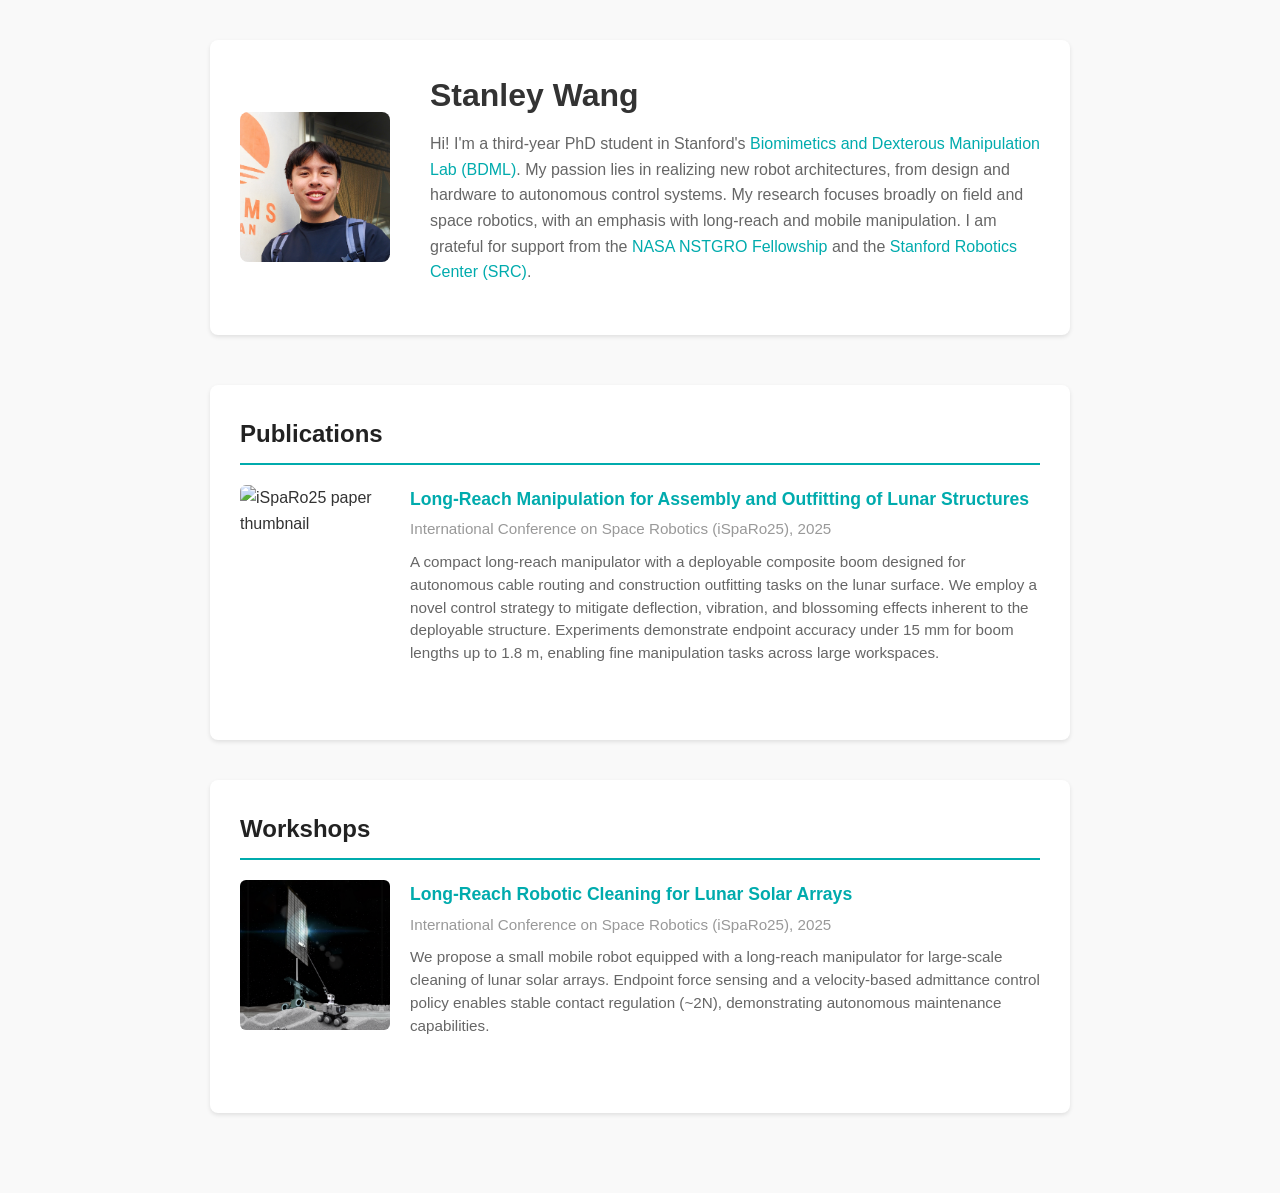
==== index.html @ e53e2bb4 "mobile CSS improvement" ====
<!DOCTYPE html>
<html>
<head>
  <meta charset="utf-8">
  <meta name="viewport" content="width=device-width, initial-scale=1">
  <title>Stanley Wang – Research</title>
  <style>
    * {
      margin: 0;
      padding: 0;
      box-sizing: border-box;
    }
    body {
      font-family: -apple-system, BlinkMacSystemFont, 'Segoe UI', Roboto, 'Helvetica Neue', Arial, sans-serif;
      line-height: 1.6;
      color: #333;
      background-color: #f9f9f9;
    }
    .container {
      max-width: 900px;
      margin: 0 auto;
      padding: 40px 20px;
    }
    .header {
      display: flex;
      align-items: center;
      gap: 40px;
      margin-bottom: 50px;
      background: white;
      padding: 30px;
      border-radius: 8px;
      box-shadow: 0 2px 4px rgba(0,0,0,0.1);
    }
    .profile-pic {
      width: 150px;
      height: 150px;
      border-radius: 8px;
      object-fit: cover;
      flex-shrink: 0;
    }
    .header-content h1 {
      font-size: 2em;
      margin-bottom: 10px;
    }
    .bio {
      color: #666;
      margin-bottom: 20px;
    }
    .bio a {
      color: #00abad;
      text-decoration: none;
      transition: color 0.3s;
    }
    .bio a:hover {
      color: #008888;
      text-decoration: underline;
    }
    .section {
      margin-bottom: 40px;
      background: white;
      padding: 30px;
      border-radius: 8px;
      box-shadow: 0 2px 4px rgba(0,0,0,0.1);
    }
    .section h2 {
      font-size: 1.5em;
      margin-bottom: 20px;
      color: #222;
      border-bottom: 2px solid #00abad;
      padding-bottom: 10px;
    }
    .items-list {
      list-style: none;
    }
    .items-list li {
      margin-bottom: 15px;
    }
    .items-list a {
      color: #00abad;
      text-decoration: none;
      font-weight: 500;
      transition: color 0.3s;
    }
    .items-list a:hover {
      color: #008888;
      text-decoration: underline;
    }
    .project-card {
      display: flex;
      gap: 20px;
      margin-bottom: 25px;
      padding-bottom: 20px;
      border-bottom: 1px solid #eee;
      transition: transform 0.3s;
    }
    .project-card:last-child {
      border-bottom: none;
    }
    .project-card:hover {
      transform: translateX(5px);
    }
    .project-thumbnail {
      width: 150px;
      height: 150px;
      border-radius: 6px;
      object-fit: cover;
      flex-shrink: 0;
    }
    .project-content {
      flex: 1;
    }
    .project-content h3 {
      font-size: 1.1em;
      margin-bottom: 5px;
      color: #00abad;
    }
    .project-content .venue {
      color: #999;
      font-size: 0.95em;
      margin-bottom: 10px;
    }
    .project-content p {
      color: #666;
      font-size: 0.95em;
      line-height: 1.5;
    }
    .project-card a {
      color: #00abad;
      text-decoration: none;
      transition: color 0.3s;
    }
    .project-card a:hover {
      color: #008888;
    }
    .project-link {
      text-decoration: none;
      color: inherit;
      display: block;
    }
    
    /* Mobile responsiveness */
    @media (max-width: 768px) {
      .header {
        flex-direction: column;
        text-align: center;
      }
      .profile-pic {
        width: 120px;
        height: 120px;
      }
      .project-card {
        flex-direction: column;
        align-items: center;
      }
      .project-thumbnail {
        width: 120px;
        height: 120px;
        margin-bottom: 15px;
      }
      .project-content {
        text-align: center;
      }
      .container {
        padding: 20px 15px;
      }
      .header {
        padding: 20px 15px;
      }
      .section {
        padding: 20px 15px;
      }
    }
  </style>
</head>
<body>
  <div class="container">
    <div class="header">
      <img src="./static/images/profile_pic.jpg" alt="Profile picture" class="profile-pic">
      <div class="header-content">
        <h1>Stanley Wang</h1>
        <p class="bio">
          Hi! I'm a third-year PhD student in Stanford's <a href="https://bdml.stanford.edu/" target="_blank">Biomimetics and Dexterous Manipulation Lab (BDML)</a>. My passion lies in realizing new robot architectures, from design and hardware to autonomous control systems. My research focuses broadly on field and space robotics, with an emphasis with long-reach and mobile manipulation. I am grateful for support from the <a href="https://www.nasa.gov/directorates/stmd/space-tech-research-grants/nstgro-2025/" target="_blank">NASA NSTGRO Fellowship</a> and the <a href="https://src.stanford.edu/" target="_blank">Stanford Robotics Center (SRC)</a>.
        </p>
      </div>
    </div>

    <div class="section">
      <h2>Publications</h2>
      <a href="isparo25_paper/" class="project-link">
        <div class="project-card">
          <img src="./static/images/isparo25_paper_thumbnail.png" alt="iSpaRo25 paper thumbnail" class="project-thumbnail">
          <div class="project-content">
            <h3>Long-Reach Manipulation for Assembly and Outfitting of Lunar Structures</h3>
            <p class="venue">International Conference on Space Robotics (iSpaRo25), 2025</p>
            <p>A compact long-reach manipulator with a deployable composite boom designed for autonomous cable routing and construction outfitting tasks on the lunar surface. We employ a novel control strategy to mitigate deflection, vibration, and blossoming effects inherent to the deployable structure. Experiments demonstrate endpoint accuracy under 15 mm for boom lengths up to 1.8 m, enabling fine manipulation tasks across large workspaces.</p>
          </div>
        </div>
      </a>
    </div>

    <div class="section">
      <h2>Workshops</h2>
      <a href="isparo25_workshop/" class="project-link">
        <div class="project-card">
          <img src="./static/images/isparo25_workshop_thumbnail.png" alt="iSpaRo25 workshop thumbnail" class="project-thumbnail">
          <div class="project-content">
            <h3>Long-Reach Robotic Cleaning for Lunar Solar Arrays</h3>
            <p class="venue">International Conference on Space Robotics (iSpaRo25), 2025</p>
            <p>We propose a small mobile robot equipped with a long-reach manipulator for large-scale cleaning of lunar solar arrays. Endpoint force sensing and a velocity-based admittance control policy enables stable contact regulation (~2N), demonstrating autonomous maintenance capabilities.</p>
          </div>
        </div>
      </a>
    </div>
  </div>
</body>
</html>
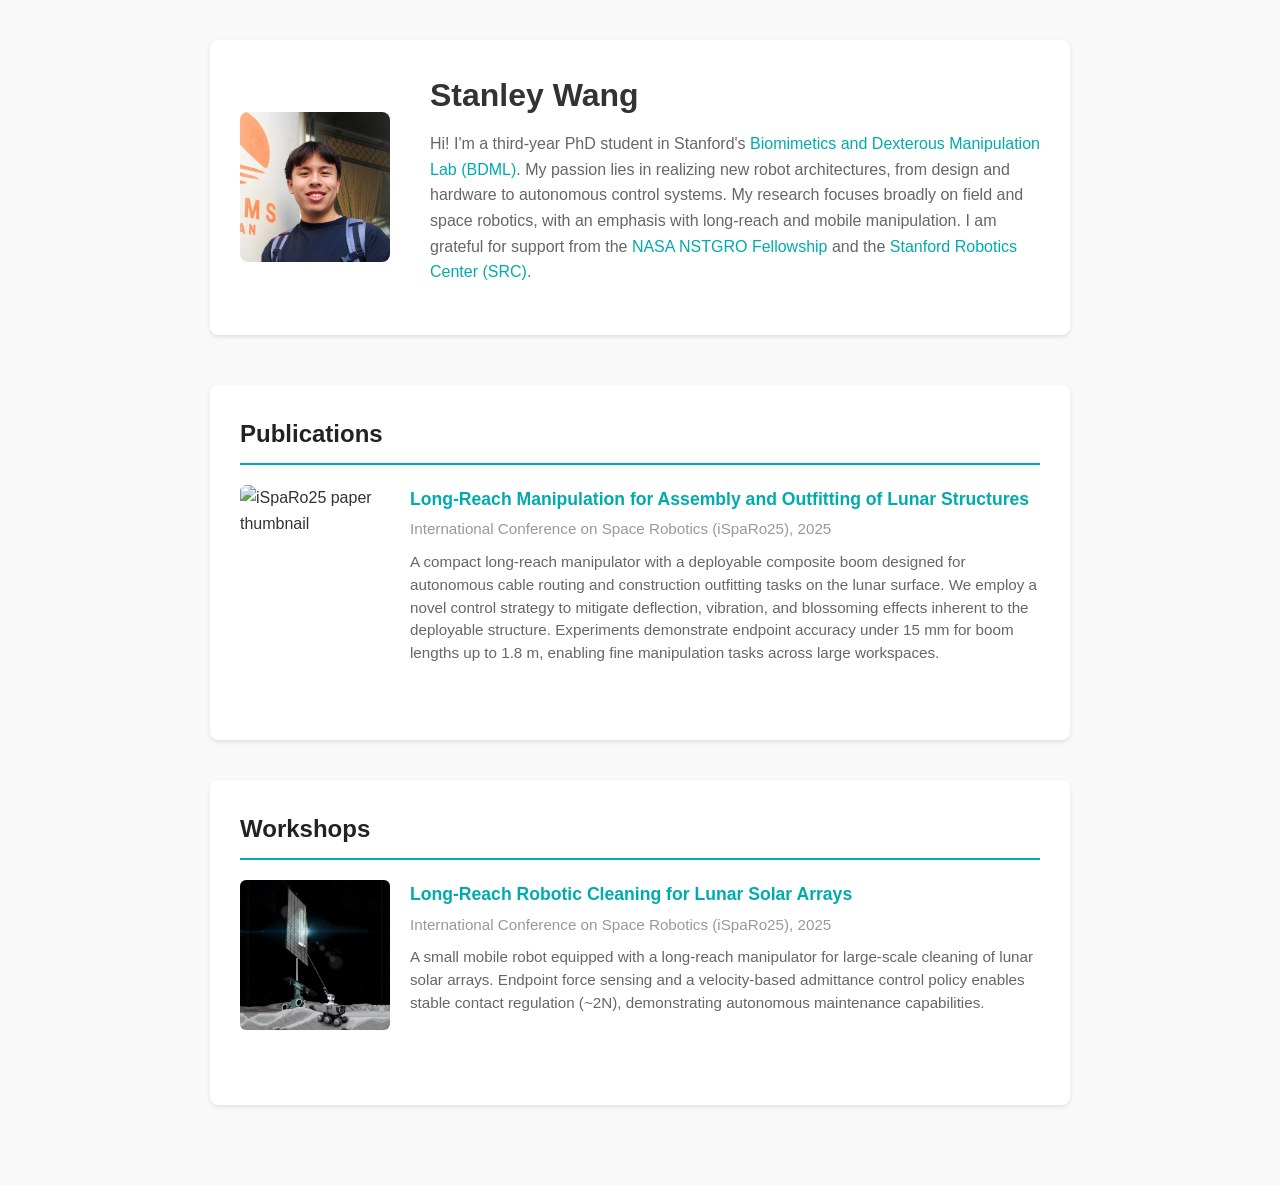
==== commit f60ffbfc: "workshop description change" ====
--- a/index.html
+++ b/index.html
@@ -144,17 +144,11 @@
         flex-direction: column;
         text-align: center;
       }
-      .profile-pic {
-        width: 120px;
-        height: 120px;
-      }
       .project-card {
         flex-direction: column;
         align-items: center;
       }
       .project-thumbnail {
-        width: 120px;
-        height: 120px;
         margin-bottom: 15px;
       }
       .project-content {
@@ -206,7 +200,7 @@
           <div class="project-content">
             <h3>Long-Reach Robotic Cleaning for Lunar Solar Arrays</h3>
             <p class="venue">International Conference on Space Robotics (iSpaRo25), 2025</p>
-            <p>We propose a small mobile robot equipped with a long-reach manipulator for large-scale cleaning of lunar solar arrays. Endpoint force sensing and a velocity-based admittance control policy enables stable contact regulation (~2N), demonstrating autonomous maintenance capabilities.</p>
+            <p>A small mobile robot equipped with a long-reach manipulator for large-scale cleaning of lunar solar arrays. Endpoint force sensing and a velocity-based admittance control policy enables stable contact regulation (~2N), demonstrating autonomous maintenance capabilities.</p>
           </div>
         </div>
       </a>
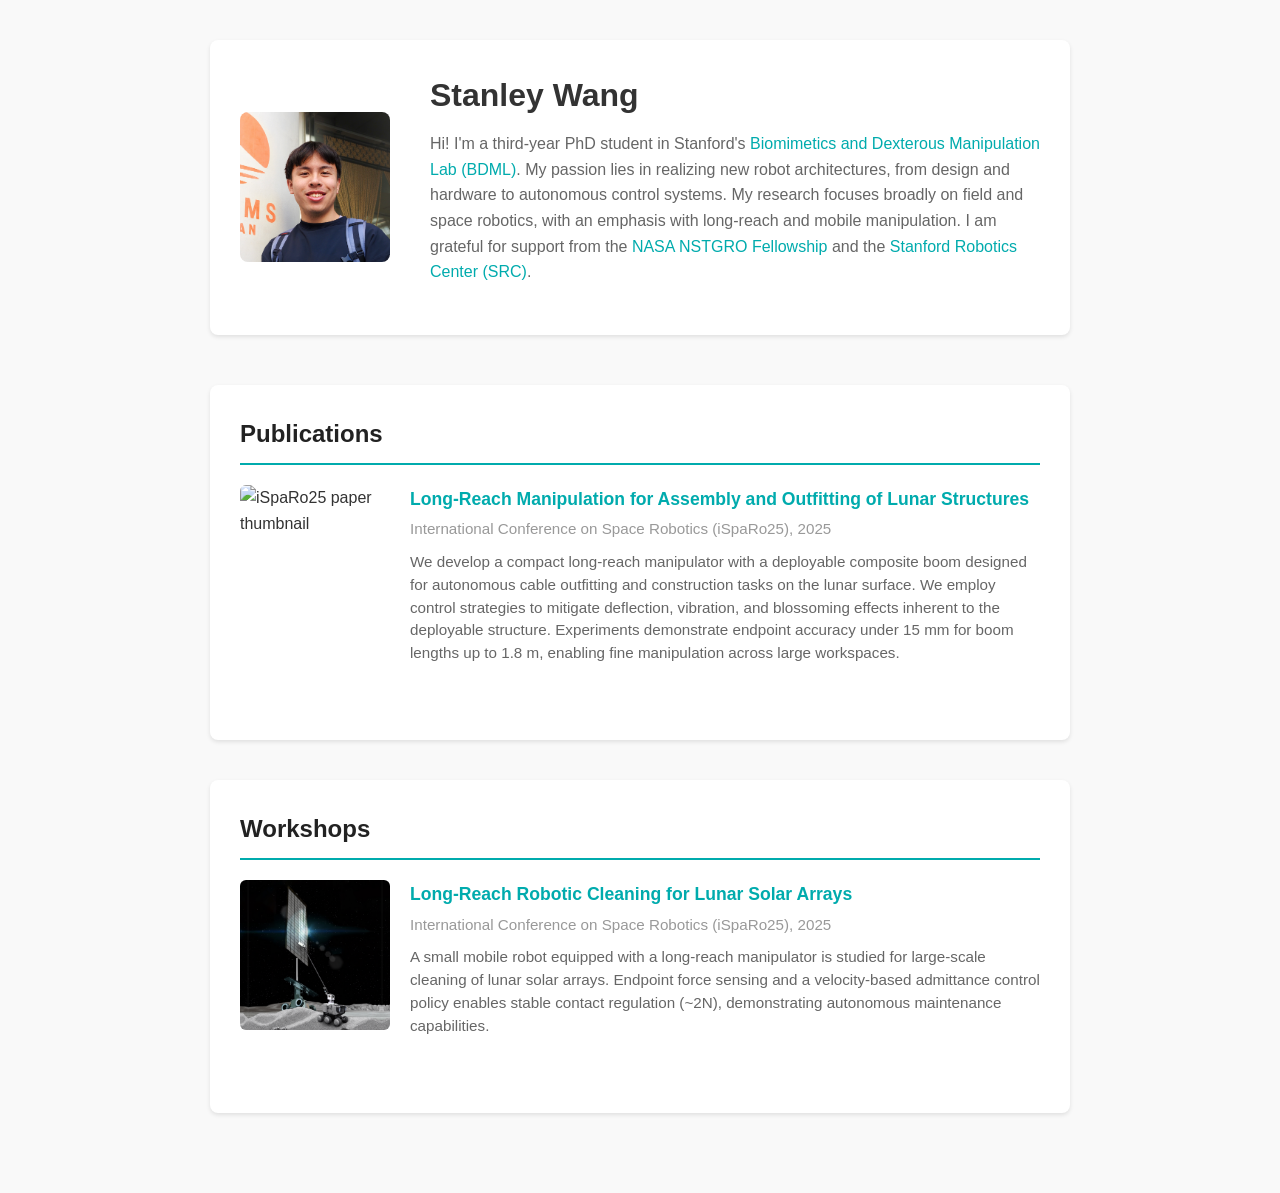
==== commit d8825aa7: "rework descriptions" ====
--- a/index.html
+++ b/index.html
@@ -186,7 +186,7 @@
           <div class="project-content">
             <h3>Long-Reach Manipulation for Assembly and Outfitting of Lunar Structures</h3>
             <p class="venue">International Conference on Space Robotics (iSpaRo25), 2025</p>
-            <p>A compact long-reach manipulator with a deployable composite boom designed for autonomous cable routing and construction outfitting tasks on the lunar surface. We employ a novel control strategy to mitigate deflection, vibration, and blossoming effects inherent to the deployable structure. Experiments demonstrate endpoint accuracy under 15 mm for boom lengths up to 1.8 m, enabling fine manipulation tasks across large workspaces.</p>
+            <p>We develop a compact long-reach manipulator with a deployable composite boom designed for autonomous cable outfitting and construction tasks on the lunar surface. We employ control strategies to mitigate deflection, vibration, and blossoming effects inherent to the deployable structure. Experiments demonstrate endpoint accuracy under 15 mm for boom lengths up to 1.8 m, enabling fine manipulation across large workspaces.</p>
           </div>
         </div>
       </a>
@@ -200,7 +200,7 @@
           <div class="project-content">
             <h3>Long-Reach Robotic Cleaning for Lunar Solar Arrays</h3>
             <p class="venue">International Conference on Space Robotics (iSpaRo25), 2025</p>
-            <p>A small mobile robot equipped with a long-reach manipulator for large-scale cleaning of lunar solar arrays. Endpoint force sensing and a velocity-based admittance control policy enables stable contact regulation (~2N), demonstrating autonomous maintenance capabilities.</p>
+            <p>A small mobile robot equipped with a long-reach manipulator is studied for large-scale cleaning of lunar solar arrays. Endpoint force sensing and a velocity-based admittance control policy enables stable contact regulation (~2N), demonstrating autonomous maintenance capabilities.</p>
           </div>
         </div>
       </a>
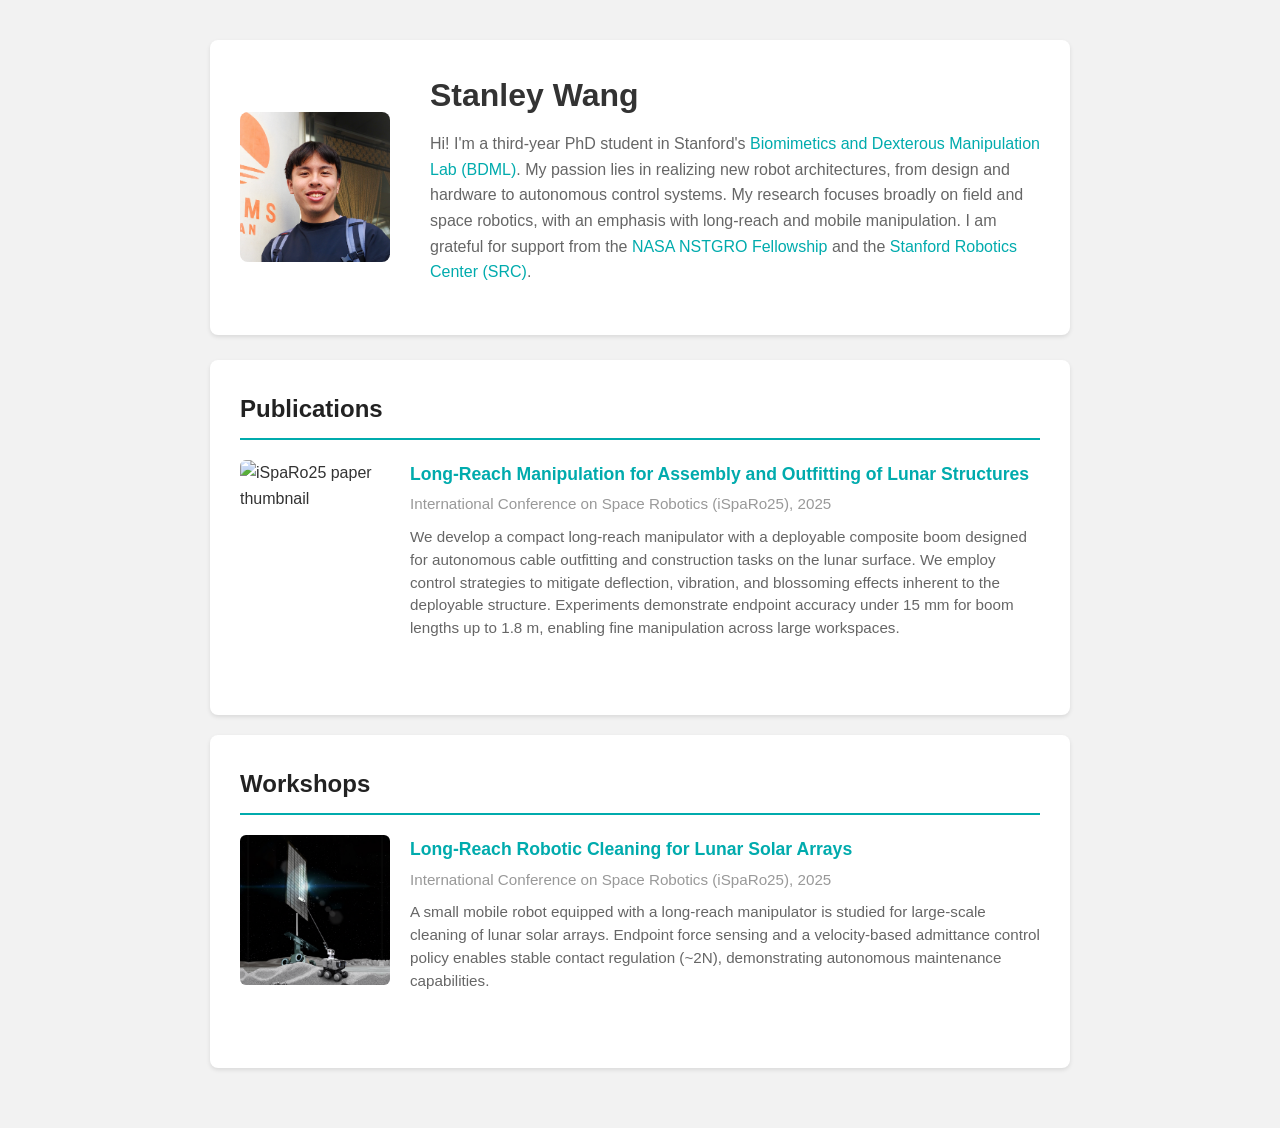
==== commit 061f5889: "reformat boxes" ====
--- a/index.html
+++ b/index.html
@@ -14,7 +14,7 @@
       font-family: -apple-system, BlinkMacSystemFont, 'Segoe UI', Roboto, 'Helvetica Neue', Arial, sans-serif;
       line-height: 1.6;
       color: #333;
-      background-color: #f9f9f9;
+      background-color: #f2f2f2;
     }
     .container {
       max-width: 900px;
@@ -25,7 +25,7 @@
       display: flex;
       align-items: center;
       gap: 40px;
-      margin-bottom: 50px;
+      margin-bottom: 25px;
       background: white;
       padding: 30px;
       border-radius: 8px;
@@ -56,7 +56,7 @@
       text-decoration: underline;
     }
     .section {
-      margin-bottom: 40px;
+      margin-bottom: 20px;
       background: white;
       padding: 30px;
       border-radius: 8px;
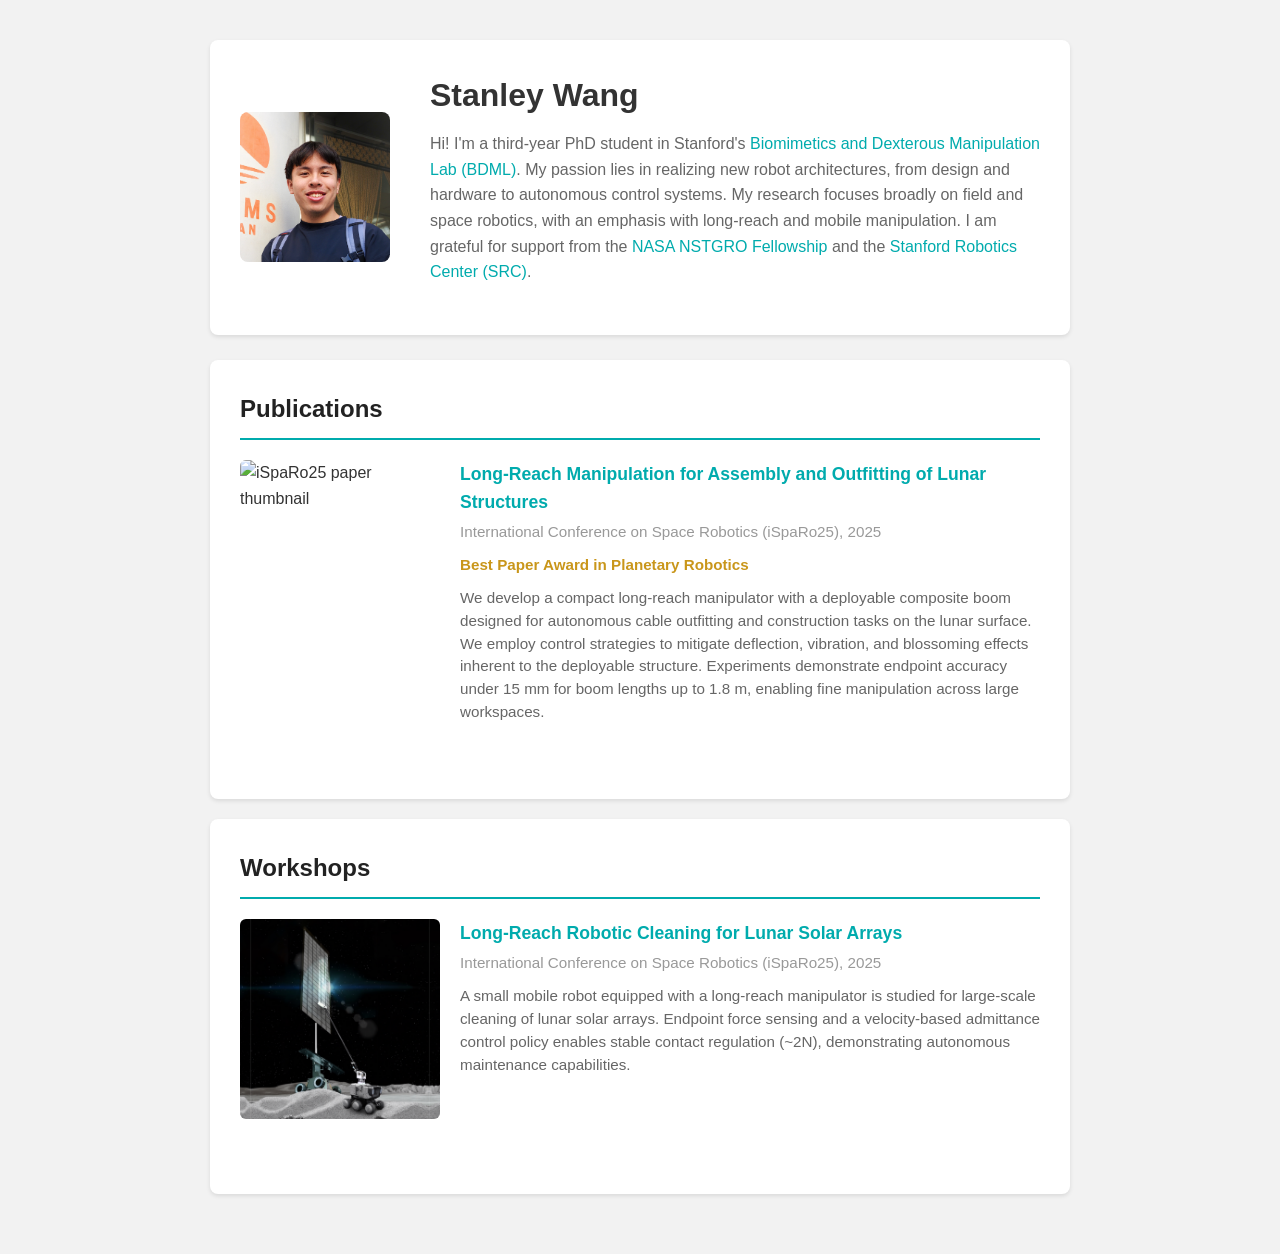
==== commit 31f0aece: "thumbnail rescale, paper award" ====
--- a/index.html
+++ b/index.html
@@ -100,8 +100,8 @@
       transform: translateX(5px);
     }
     .project-thumbnail {
-      width: 150px;
-      height: 150px;
+      width: 200px;
+      height: 200px;
       border-radius: 6px;
       object-fit: cover;
       flex-shrink: 0;
@@ -117,6 +117,12 @@
     .project-content .venue {
       color: #999;
       font-size: 0.95em;
+      margin-bottom: 10px;
+    }
+    .project-content .award {
+      color: #c9961a;
+      font-size: 0.95em;
+      font-weight: bold;
       margin-bottom: 10px;
     }
     .project-content p {
@@ -186,6 +192,7 @@
           <div class="project-content">
             <h3>Long-Reach Manipulation for Assembly and Outfitting of Lunar Structures</h3>
             <p class="venue">International Conference on Space Robotics (iSpaRo25), 2025</p>
+            <p class="award">Best Paper Award in Planetary Robotics</p>
             <p>We develop a compact long-reach manipulator with a deployable composite boom designed for autonomous cable outfitting and construction tasks on the lunar surface. We employ control strategies to mitigate deflection, vibration, and blossoming effects inherent to the deployable structure. Experiments demonstrate endpoint accuracy under 15 mm for boom lengths up to 1.8 m, enabling fine manipulation across large workspaces.</p>
           </div>
         </div>
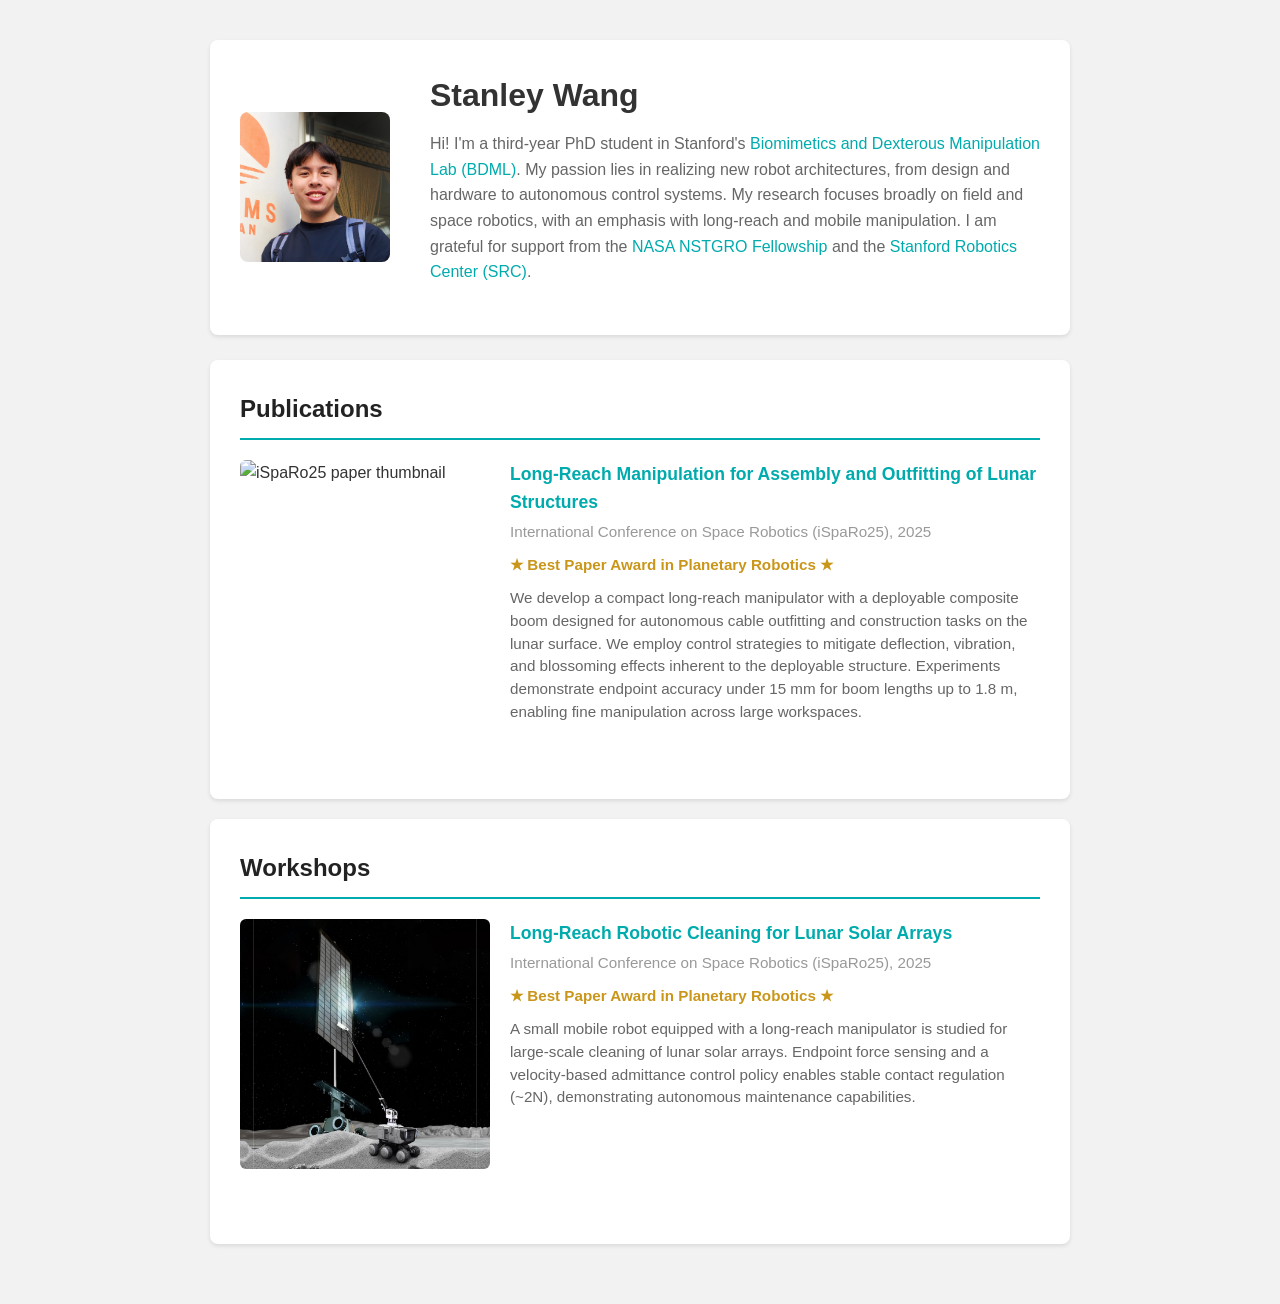
==== commit 3b04f8da: "rescale thumbnail and add ★" ====
--- a/index.html
+++ b/index.html
@@ -100,8 +100,8 @@
       transform: translateX(5px);
     }
     .project-thumbnail {
-      width: 200px;
-      height: 200px;
+      width: 250px;
+      height: 250px;
       border-radius: 6px;
       object-fit: cover;
       flex-shrink: 0;
@@ -192,7 +192,7 @@
           <div class="project-content">
             <h3>Long-Reach Manipulation for Assembly and Outfitting of Lunar Structures</h3>
             <p class="venue">International Conference on Space Robotics (iSpaRo25), 2025</p>
-            <p class="award">Best Paper Award in Planetary Robotics</p>
+            <p class="award">★ Best Paper Award in Planetary Robotics ★</p>
             <p>We develop a compact long-reach manipulator with a deployable composite boom designed for autonomous cable outfitting and construction tasks on the lunar surface. We employ control strategies to mitigate deflection, vibration, and blossoming effects inherent to the deployable structure. Experiments demonstrate endpoint accuracy under 15 mm for boom lengths up to 1.8 m, enabling fine manipulation across large workspaces.</p>
           </div>
         </div>
@@ -207,6 +207,7 @@
           <div class="project-content">
             <h3>Long-Reach Robotic Cleaning for Lunar Solar Arrays</h3>
             <p class="venue">International Conference on Space Robotics (iSpaRo25), 2025</p>
+            <p class="award">★ Best Paper Award in Planetary Robotics ★</p>
             <p>A small mobile robot equipped with a long-reach manipulator is studied for large-scale cleaning of lunar solar arrays. Endpoint force sensing and a velocity-based admittance control policy enables stable contact regulation (~2N), demonstrating autonomous maintenance capabilities.</p>
           </div>
         </div>
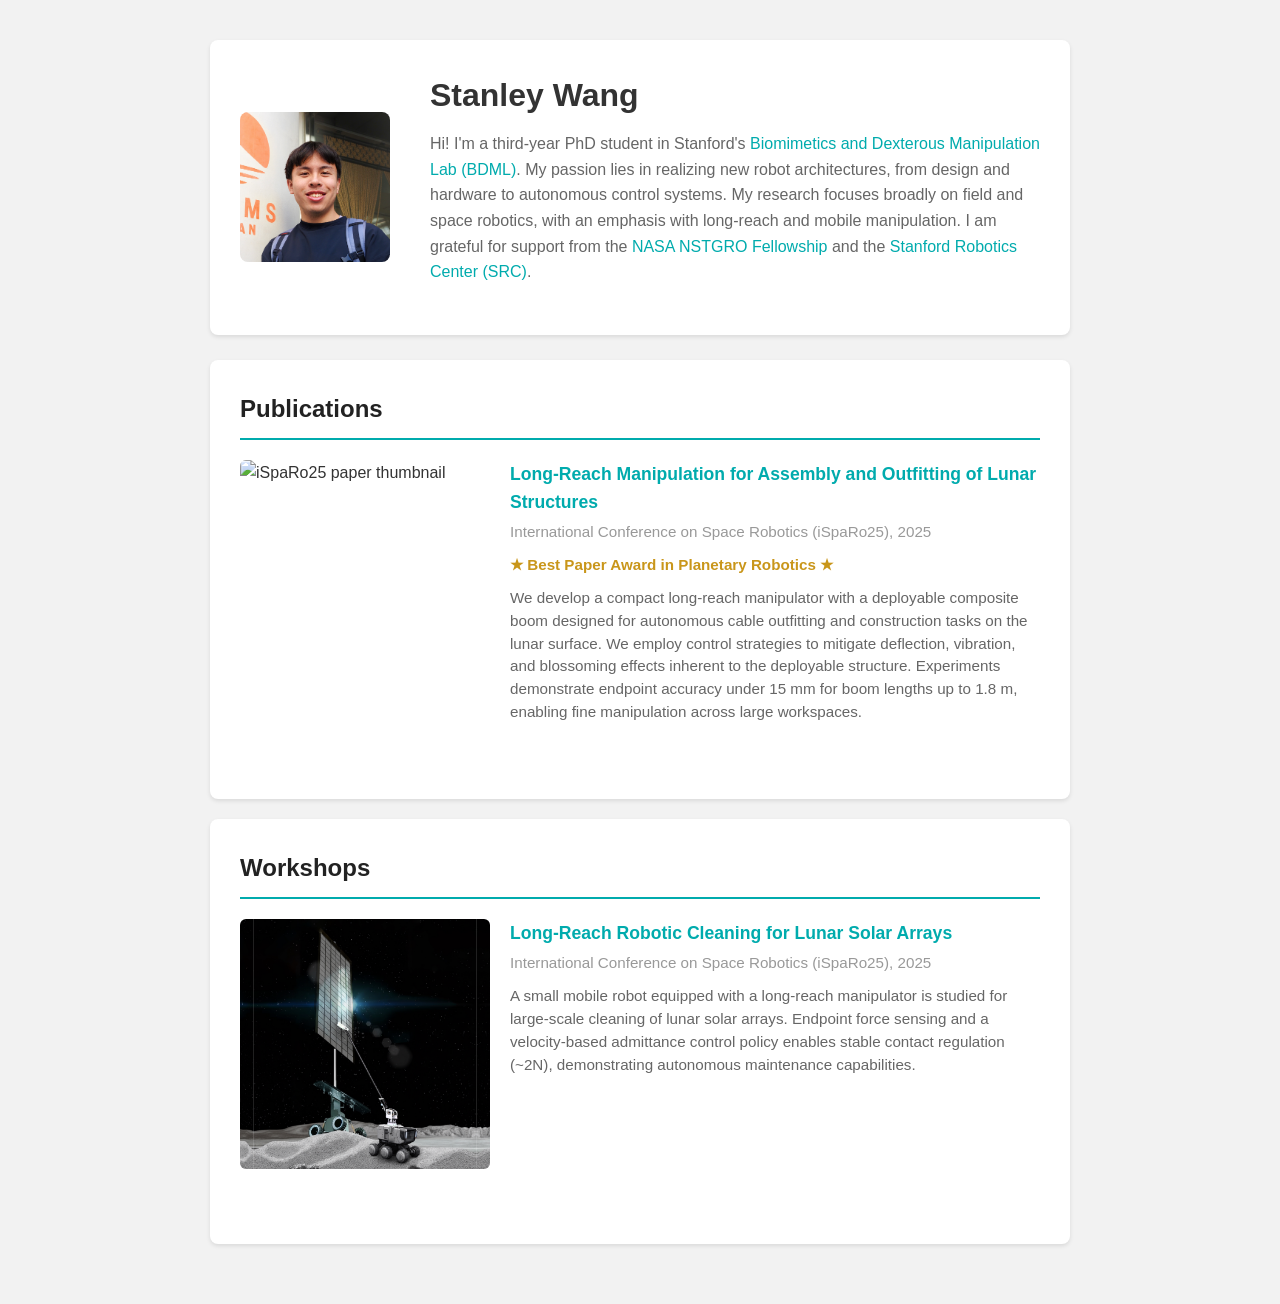
==== commit a78323b6: "new paper thumbnail" ====
--- a/index.html
+++ b/index.html
@@ -207,7 +207,6 @@
           <div class="project-content">
             <h3>Long-Reach Robotic Cleaning for Lunar Solar Arrays</h3>
             <p class="venue">International Conference on Space Robotics (iSpaRo25), 2025</p>
-            <p class="award">★ Best Paper Award in Planetary Robotics ★</p>
             <p>A small mobile robot equipped with a long-reach manipulator is studied for large-scale cleaning of lunar solar arrays. Endpoint force sensing and a velocity-based admittance control policy enables stable contact regulation (~2N), demonstrating autonomous maintenance capabilities.</p>
           </div>
         </div>
